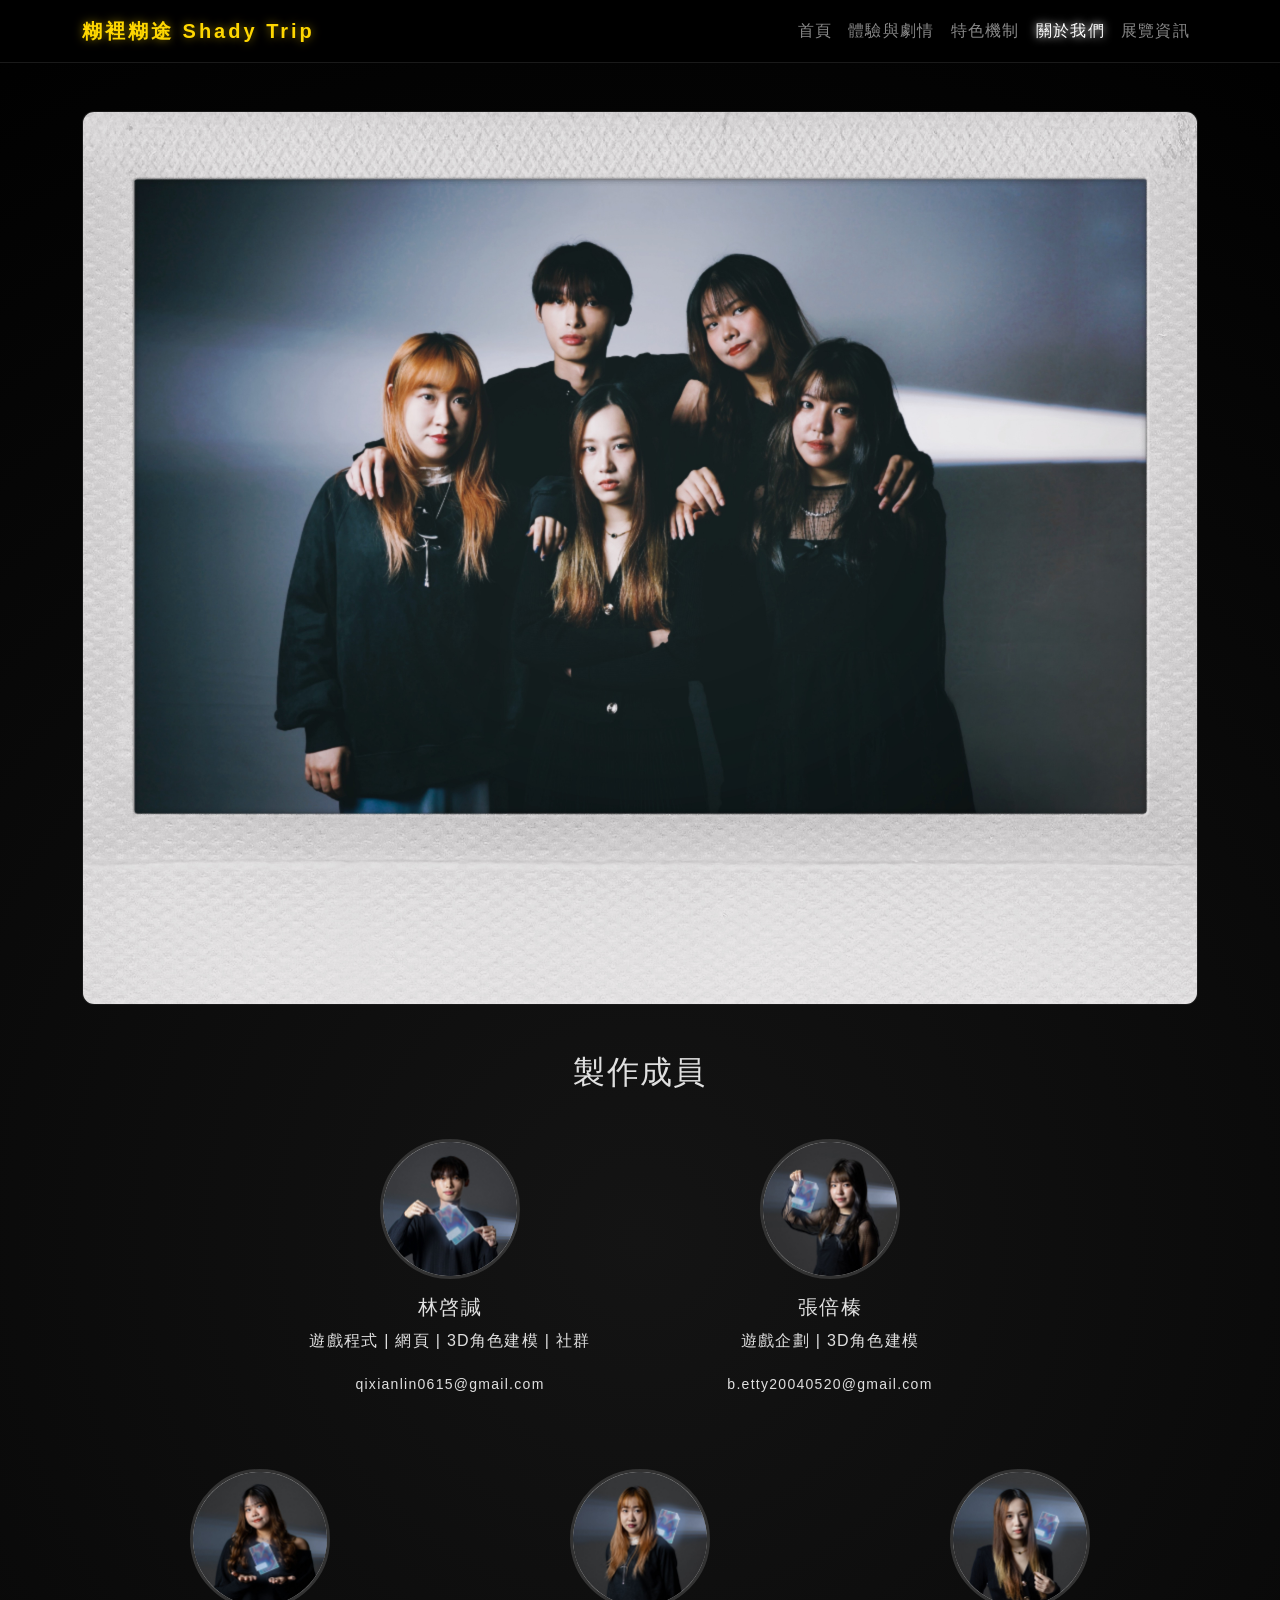
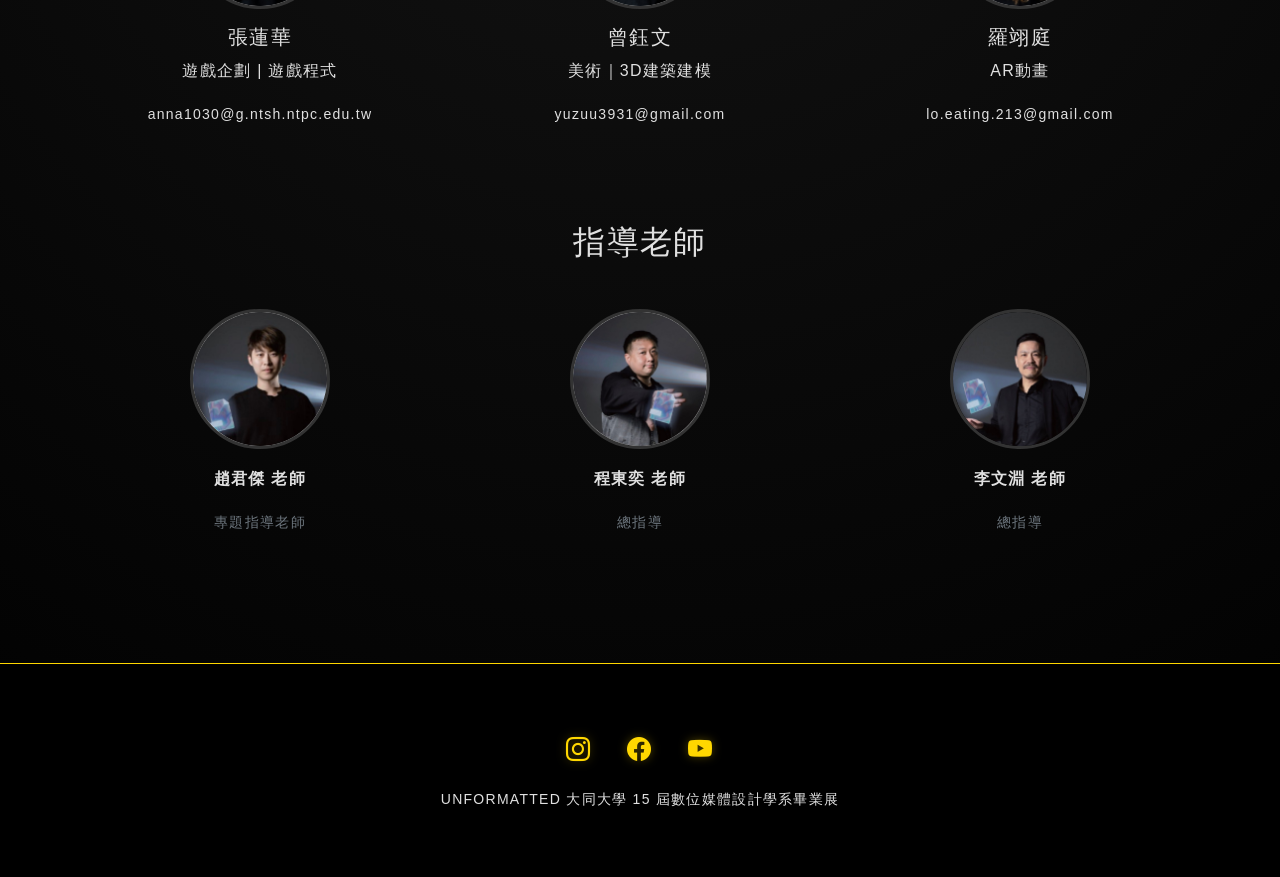
==== about.html @ 1b2bf95e "Add files via upload" ====
<!DOCTYPE html>
<html lang="zh-TW">
<head>
    <meta charset="UTF-8">
    <meta name="viewport" content="width=device-width, initial-scale=1.0">
    <title>關於我們 - 糊裡糊途</title>
    <link href="https://cdn.jsdelivr.net/npm/bootstrap@5.3.0/dist/css/bootstrap.min.css" rel="stylesheet">
    <link rel="stylesheet" href="https://cdn.jsdelivr.net/npm/bootstrap-icons@1.11.1/font/bootstrap-icons.css">
    <link rel="stylesheet" href="style.css">
    <style>
        /* 針對圖標的額外樣式 */
        .social-icons a {
            font-size: 1.5rem;
            color: #333;
            margin: 0 15px;
            transition: color 0.3s ease;
        }
        .social-icons a:hover {
            color: #0d6efd; 
        }
        /* 調整成員與老師卡片間距，並確保發光效果觸發 */
        .member-card {
            margin-bottom: 2rem;
            transition: 0.3s;
        }
    </style>
</head>
<body>

<nav class="navbar navbar-expand-lg navbar-dark sticky-top">
    <div class="container">
        <a class="navbar-brand" href="index.html">糊裡糊途 Shady Trip</a>
        <button class="navbar-toggler" type="button" data-bs-toggle="collapse" data-bs-target="#navbarNav">
            <span class="navbar-toggler-icon"></span>
        </button>
        <div class="collapse navbar-collapse" id="navbarNav">
            <ul class="navbar-nav ms-auto">
                <li class="nav-item"><a class="nav-link" href="index.html">首頁</a></li>
                <li class="nav-item"><a class="nav-link" href="story.html">體驗與劇情</a></li>
                <li class="nav-item"><a class="nav-link" href="features.html">特色機制</a></li>
                <li class="nav-item"><a class="nav-link active" href="about.html">關於我們</a></li>
                <li class="nav-item"><a class="nav-link" href="exhibition.html">展覽資訊</a></li>
            </ul>
        </div>
    </div>
</nav>

<main class="container my-5 text-center">
    <div class="img-container mb-5">
        <img src="images/team.JPEG" class="img-fluid rounded" alt="團隊合照">
    </div>

    <h2 class="mb-5">製作成員</h2>
    
    <div class="row justify-content-center mb-md-4">
        <div class="col-sm-6 col-md-4 member-card">
            <img src="images/S1.jpg" class="member-img" alt="林啓諴">
            <h5>林啓諴</h5>
            <p class="role-tag">遊戲程式 | 網頁 | 3D角色建模 | 社群</p>
            <p class="small">qixianlin0615@gmail.com</p>
        </div>
        <div class="col-sm-6 col-md-4 member-card">
            <img src="images/S2.jpg" class="member-img" alt="張倍榛">
            <h5>張倍榛</h5>
            <p class="role-tag">遊戲企劃 | 3D角色建模</p>
            <p class="small">b.etty20040520@gmail.com</p>
        </div>
    </div>

    <div class="row justify-content-center">
        <div class="col-sm-6 col-md-4 member-card">
            <img src="images/S3.jpg" class="member-img" alt="張蓮華">
            <h5>張蓮華</h5>
            <p class="role-tag">遊戲企劃 | 遊戲程式</p>
            <p class="small">anna1030@g.ntsh.ntpc.edu.tw</p>
        </div>
        <div class="col-sm-6 col-md-4 member-card">
            <img src="images/S4.jpg" class="member-img" alt="曾鈺文">
            <h5>曾鈺文</h5>
            <p class="role-tag">美術｜3D建築建模</p>
            <p class="small">yuzuu3931@gmail.com</p>
        </div>
        <div class="col-sm-6 col-md-4 member-card">
            <img src="images/S5.jpg" class="member-img" alt="羅翊庭">
            <h5>羅翊庭</h5>
            <p class="role-tag">AR動畫</p>
            <p class="small">lo.eating.213@gmail.com</p>
        </div>
    </div>

    <h2 class="mt-5 mb-5">指導老師</h2>
    <div class="row justify-content-center">
        <div class="col-sm-6 col-md-4 member-card">
            <img src="images/T1.jpg" class="member-img" alt="趙君傑">
            <p class="fw-bold">趙君傑 老師</p>
            <p class="small text-secondary">專題指導老師</p>
        </div>
        <div class="col-sm-6 col-md-4 member-card">
            <img src="images/T2.jpg" class="member-img" alt="程東奕">
            <p class="fw-bold">程東奕 老師</p>
            <p class="small text-secondary">總指導</p>
        </div>
        <div class="col-sm-6 col-md-4 member-card">
            <img src="images/T3.jpg" class="member-img" alt="李文淵">
            <p class="fw-bold">李文淵 老師</p>
            <p class="small text-secondary">總指導</p>
        </div>
    </div>
</main>

<footer class="footer">
    <div class="container text-center">
        <div class="social-icons mb-3">
            <a href="https://www.instagram.com/shadytrip.vr?utm_source=ig_web_button_share_sheet&igsh=ZDNlZDc0MzIxNw==" target="_blank" title="Instagram"><i class="bi bi-instagram"></i></a>
            <a href="https://www.facebook.com/share/1DvmxkVkBs/?mibextid=wwXIfr" target="_blank" title="Facebook"><i class="bi bi-facebook"></i></a>
            <a href="https://youtube.com/channel/UC8jtdJxq7cfZAcqi0LC451g?si=6kQLXERl_4jx8a_7" target="_blank" title="YouTube"><i class="bi bi-youtube"></i></a>
        </div>
        <p class="small mb-0">
            <span class="d-block d-md-inline">UNFORMATTED</span>
            <span class="d-block d-md-inline">大同大學 15 屆數位媒體設計學系畢業展</span>
        </p>
    </div>
</footer>

<script src="https://cdn.jsdelivr.net/npm/bootstrap@5.3.0/dist/js/bootstrap.bundle.min.js"></script>
</body>
</html>
---- style.css ----
/* --- 糊裡糊途：感官 Noir 風格核心 --- */
:root {
    --guide-yellow: #FFD700; /* 導盲磚亮黃色 */
    --sound-cyan: #00f2ff;   /* 聲音波動青色 */
    --bg-dark: #0a0a0a;      /* 極致黑 */
}

body {
    background-color: var(--bg-dark);
    /* 增加顆粒感背景，模擬視覺噪點 */
    background-image: 
        radial-gradient(circle at 50% 50%, rgba(20, 20, 20, 1) 0%, rgba(0, 0, 0, 1) 100%),
        url('https://www.transparenttextures.com/patterns/carbon-fibre.png'); 
    color: #e0e0e0;
    font-family: "PingFang TC", "Noto Sans TC", "Microsoft JhengHei", sans-serif;
    letter-spacing: 0.08rem;
    line-height: 1.8;
}

/* 導覽列：毛玻璃效果 */
.navbar {
    background: rgba(0, 0, 0, 0.7) !important;
    backdrop-filter: blur(15px); 
    border-bottom: 1px solid rgba(255, 255, 255, 0.1);
}

.navbar-brand {
    font-weight: 900;
    letter-spacing: 3px;
    color: var(--guide-yellow) !important;
    text-shadow: 0 0 10px rgba(255, 215, 0, 0.5);
}

.nav-link {
    color: #888 !important;
    transition: 0.3s;
}

.nav-link:hover, .nav-link.active {
    color: #fff !important;
    text-shadow: 0 0 8px #fff;
}

/* 圖片容器：發光外框 */
.img-container {
    margin-bottom: 2rem;
    border-radius: 12px;
    overflow: hidden;
    border: 1px solid rgba(255, 255, 255, 0.1);
    background: #000;
    transition: all 0.5s ease;
}

.img-container:hover {
    border-color: var(--guide-yellow);
    box-shadow: 0 0 40px rgba(255, 215, 0, 0.2);
}

.img-fluid {
    width: 100%;
    transition: transform 0.4s;
}

/* 互動：模糊文字特效 */
.blurred-intro {
    filter: blur(4px);
    transition: filter 0.8s ease;
    cursor: pointer;
}
.blurred-intro:hover {
    filter: blur(0); 
}

/* 影片區塊 */
.video-section {
    max-width: 850px;
    margin: 3rem auto;
    padding: 15px;
    background: #000;
    border: 1px solid rgba(0, 242, 255, 0.3);
    box-shadow: 0 0 50px rgba(0, 242, 255, 0.1);
    border-radius: 20px;
}

/* 成員與老師樣式 */
.member-img {
    width: 140px;
    height: 140px;
    border-radius: 50%;
    object-fit: cover;
    margin-bottom: 1rem;
    border: 3px solid #333;
    transition: 0.3s;
}

.member-card:hover .member-img {
    border-color: var(--guide-yellow);
    box-shadow: 0 0 15px var(--guide-yellow);
}

/* 頁尾 */
.footer {
    background: #000;
    border-top: 1px solid var(--guide-yellow);
    padding: 4rem 0;
    margin-top: 5rem;
}

.social-icons a {
    color: var(--guide-yellow) !important;
    font-size: 1.8rem;
    margin: 0 15px;
    filter: drop-shadow(0 0 5px rgba(255, 215, 0, 0.3));
    transition: 0.3s;
}

.social-icons a:hover {
    transform: translateY(-5px) scale(1.2);
    filter: drop-shadow(0 0 15px rgba(255, 215, 0, 0.8));
}
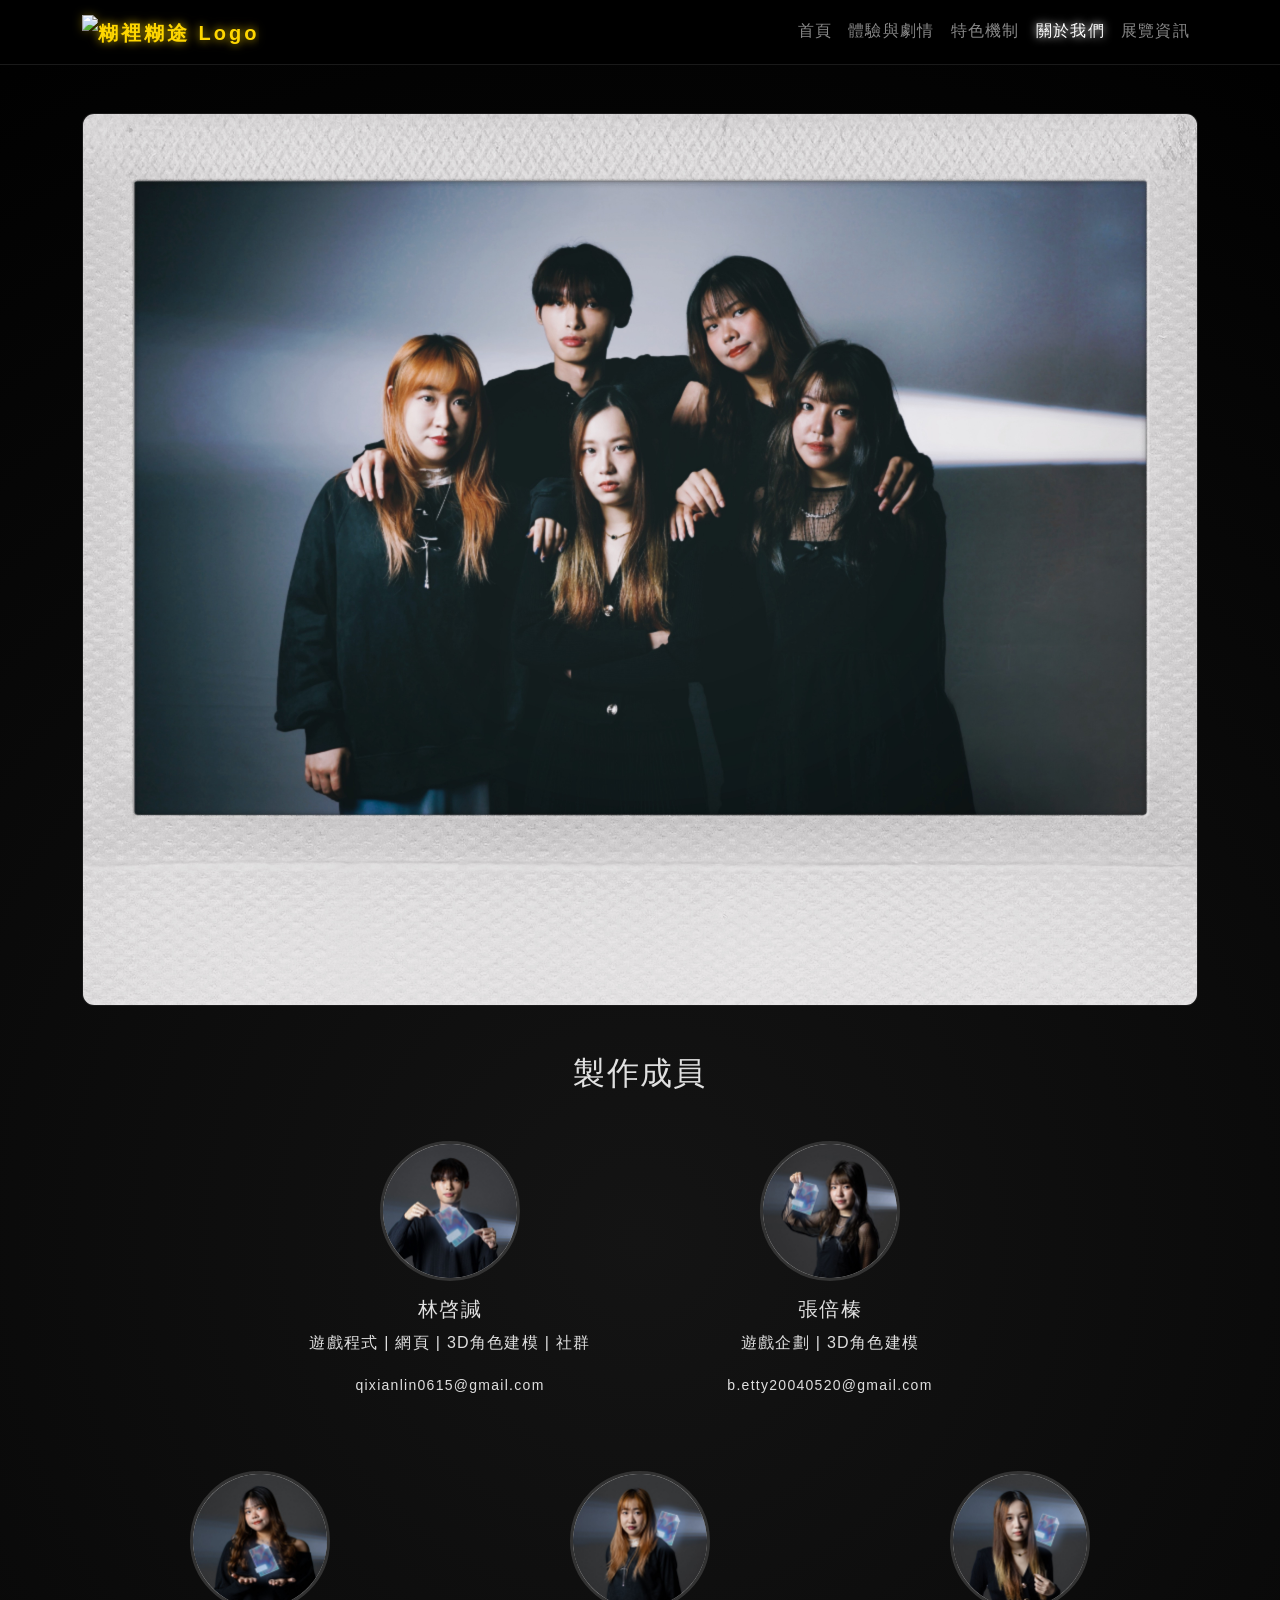
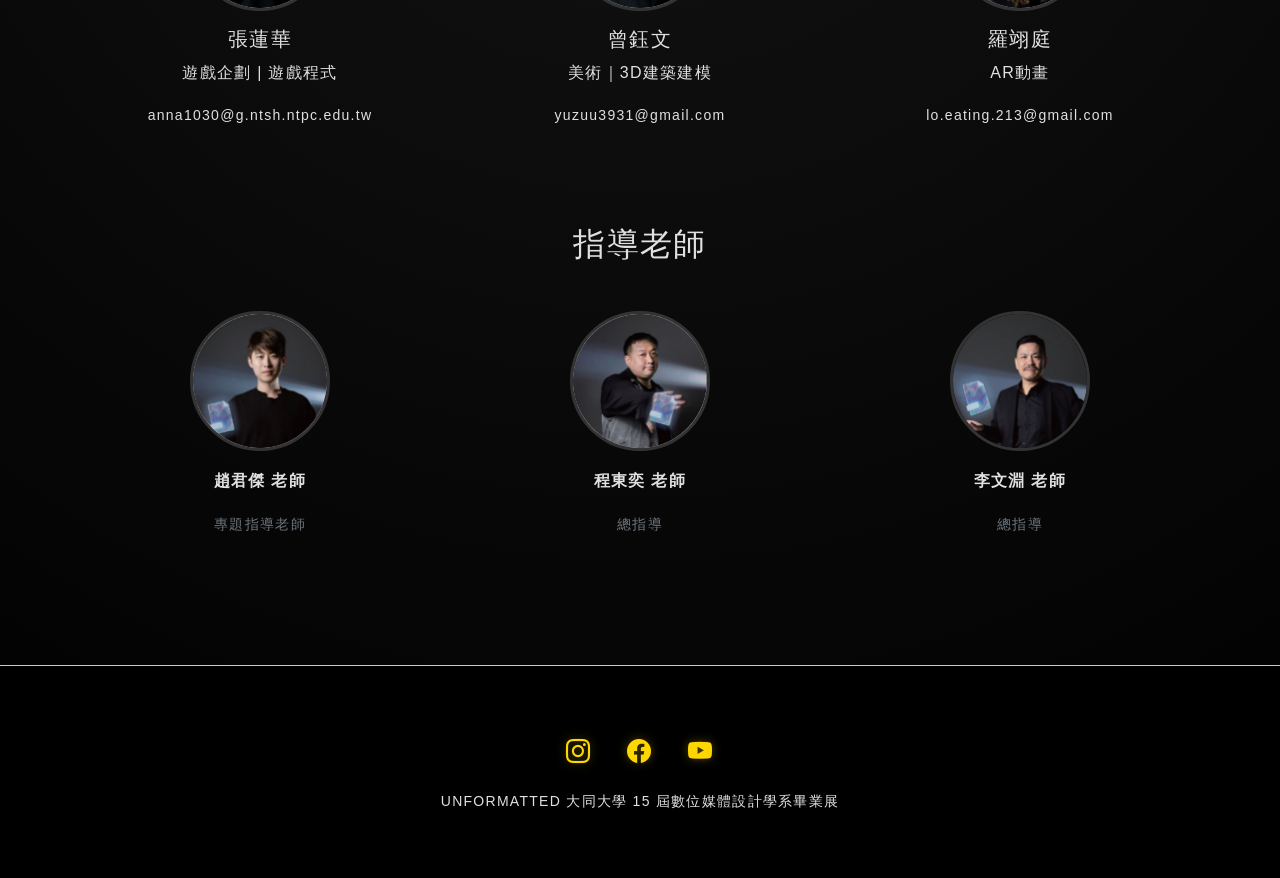
==== commit 15e72ce9: "Add files via upload" ====
--- a/about.html
+++ b/about.html
@@ -29,7 +29,9 @@
 
 <nav class="navbar navbar-expand-lg navbar-dark sticky-top">
     <div class="container">
-        <a class="navbar-brand" href="index.html">糊裡糊途 Shady Trip</a>
+        <a class="navbar-brand" href="index.html">
+			<img src="images/logo.PNG" alt="糊裡糊途 Logo" style="height: 40px;">
+		</a>
         <button class="navbar-toggler" type="button" data-bs-toggle="collapse" data-bs-target="#navbarNav">
             <span class="navbar-toggler-icon"></span>
         </button>
--- a/style.css
+++ b/style.css
@@ -15,6 +15,19 @@
     font-family: "PingFang TC", "Noto Sans TC", "Microsoft JhengHei", sans-serif;
     letter-spacing: 0.08rem;
     line-height: 1.8;
+}
+
+/* 導航欄 Logo 樣式 */
+.navbar-brand img {
+    max-width: 100%;
+    height: auto;
+    /* 如果 Logo 有發光特效需求，可加入以下濾鏡 */
+    filter: drop-shadow(0 0 5px rgba(255, 215, 0, 0.3));
+    transition: 0.3s;
+}
+
+.navbar-brand img:hover {
+    filter: drop-shadow(0 0 10px rgba(255, 215, 0, 0.6));
 }
 
 /* 導覽列：毛玻璃效果 */
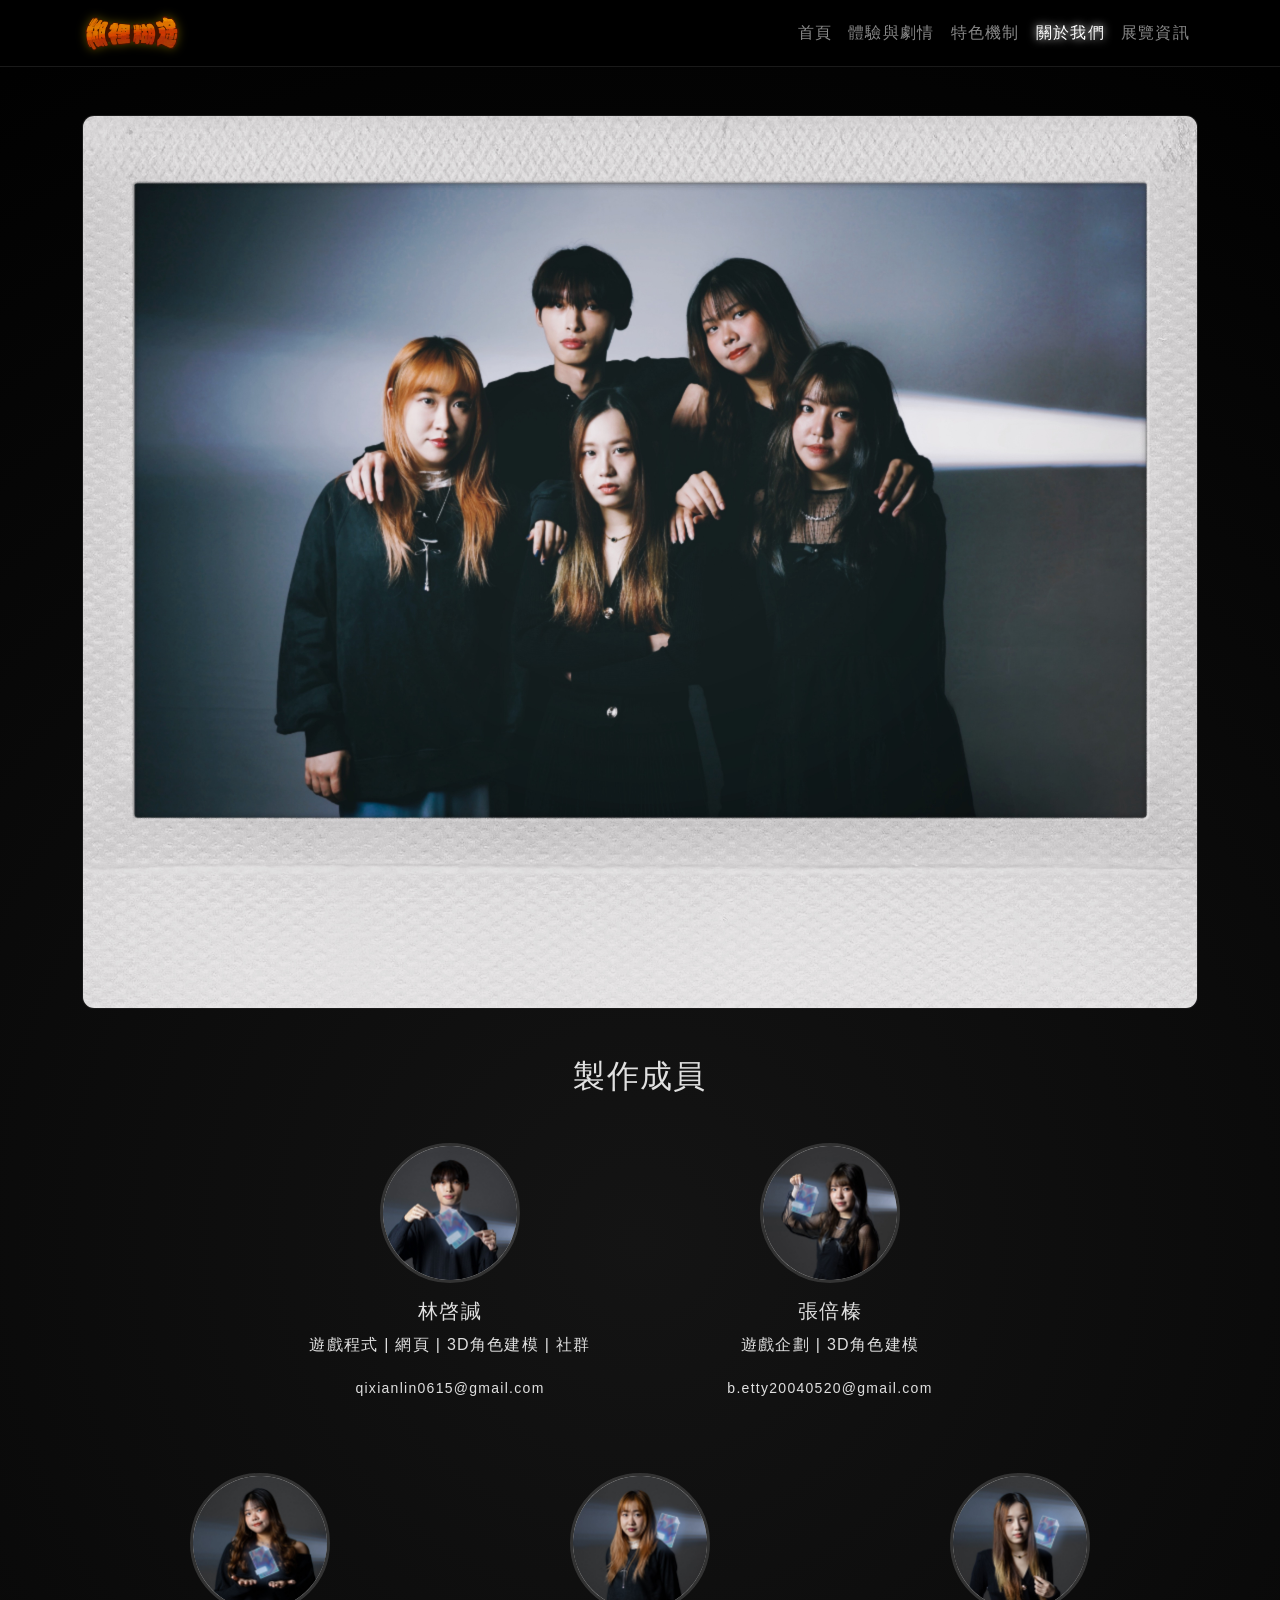
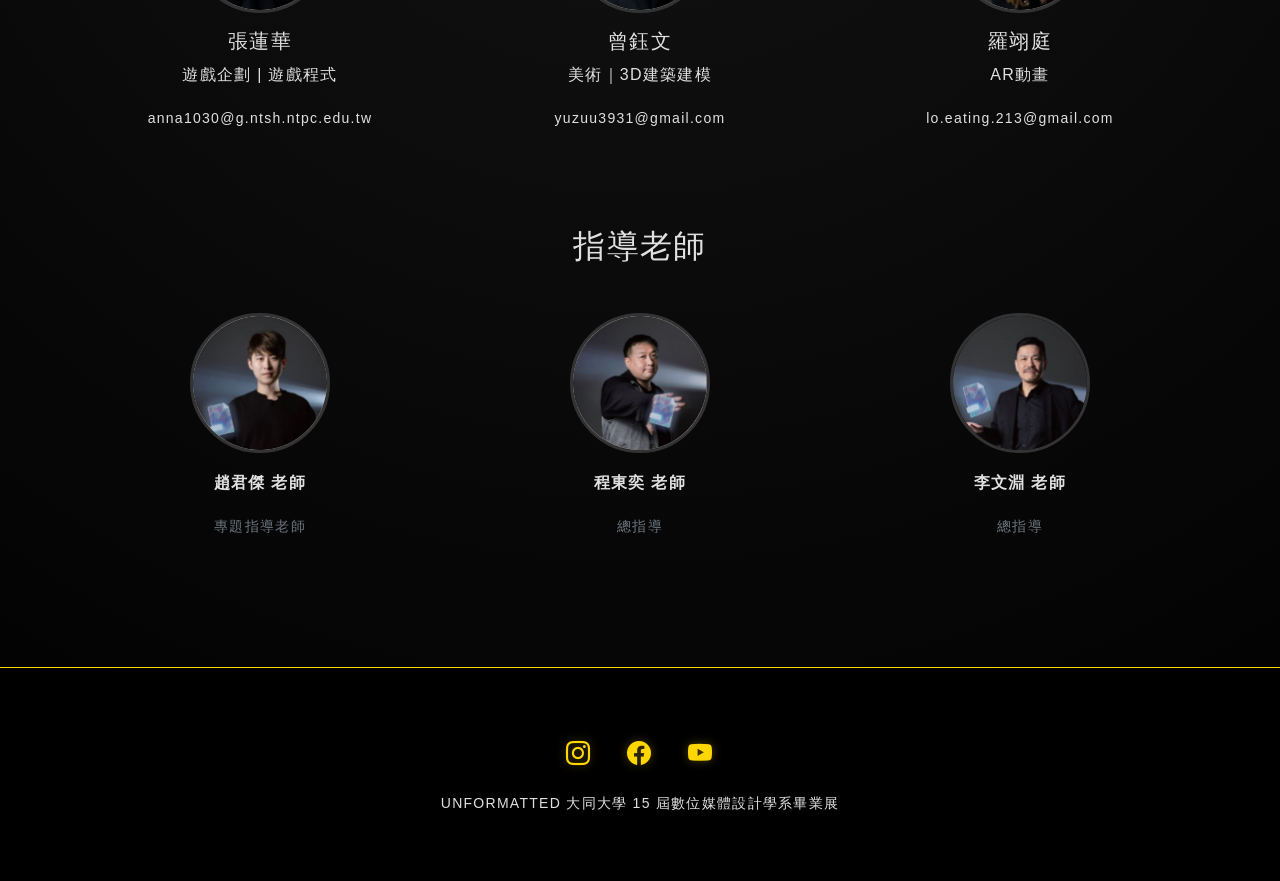
==== commit 5eb9d59b: "Add files via upload" ====
--- a/about.html
+++ b/about.html
@@ -30,7 +30,7 @@
 <nav class="navbar navbar-expand-lg navbar-dark sticky-top">
     <div class="container">
         <a class="navbar-brand" href="index.html">
-			<img src="images/logo.PNG" alt="糊裡糊途 Logo" style="height: 40px;">
+			<img src="images/LOGO.PNG" alt="糊裡糊途 Logo" style="height: 40px;">
 		</a>
         <button class="navbar-toggler" type="button" data-bs-toggle="collapse" data-bs-target="#navbarNav">
             <span class="navbar-toggler-icon"></span>
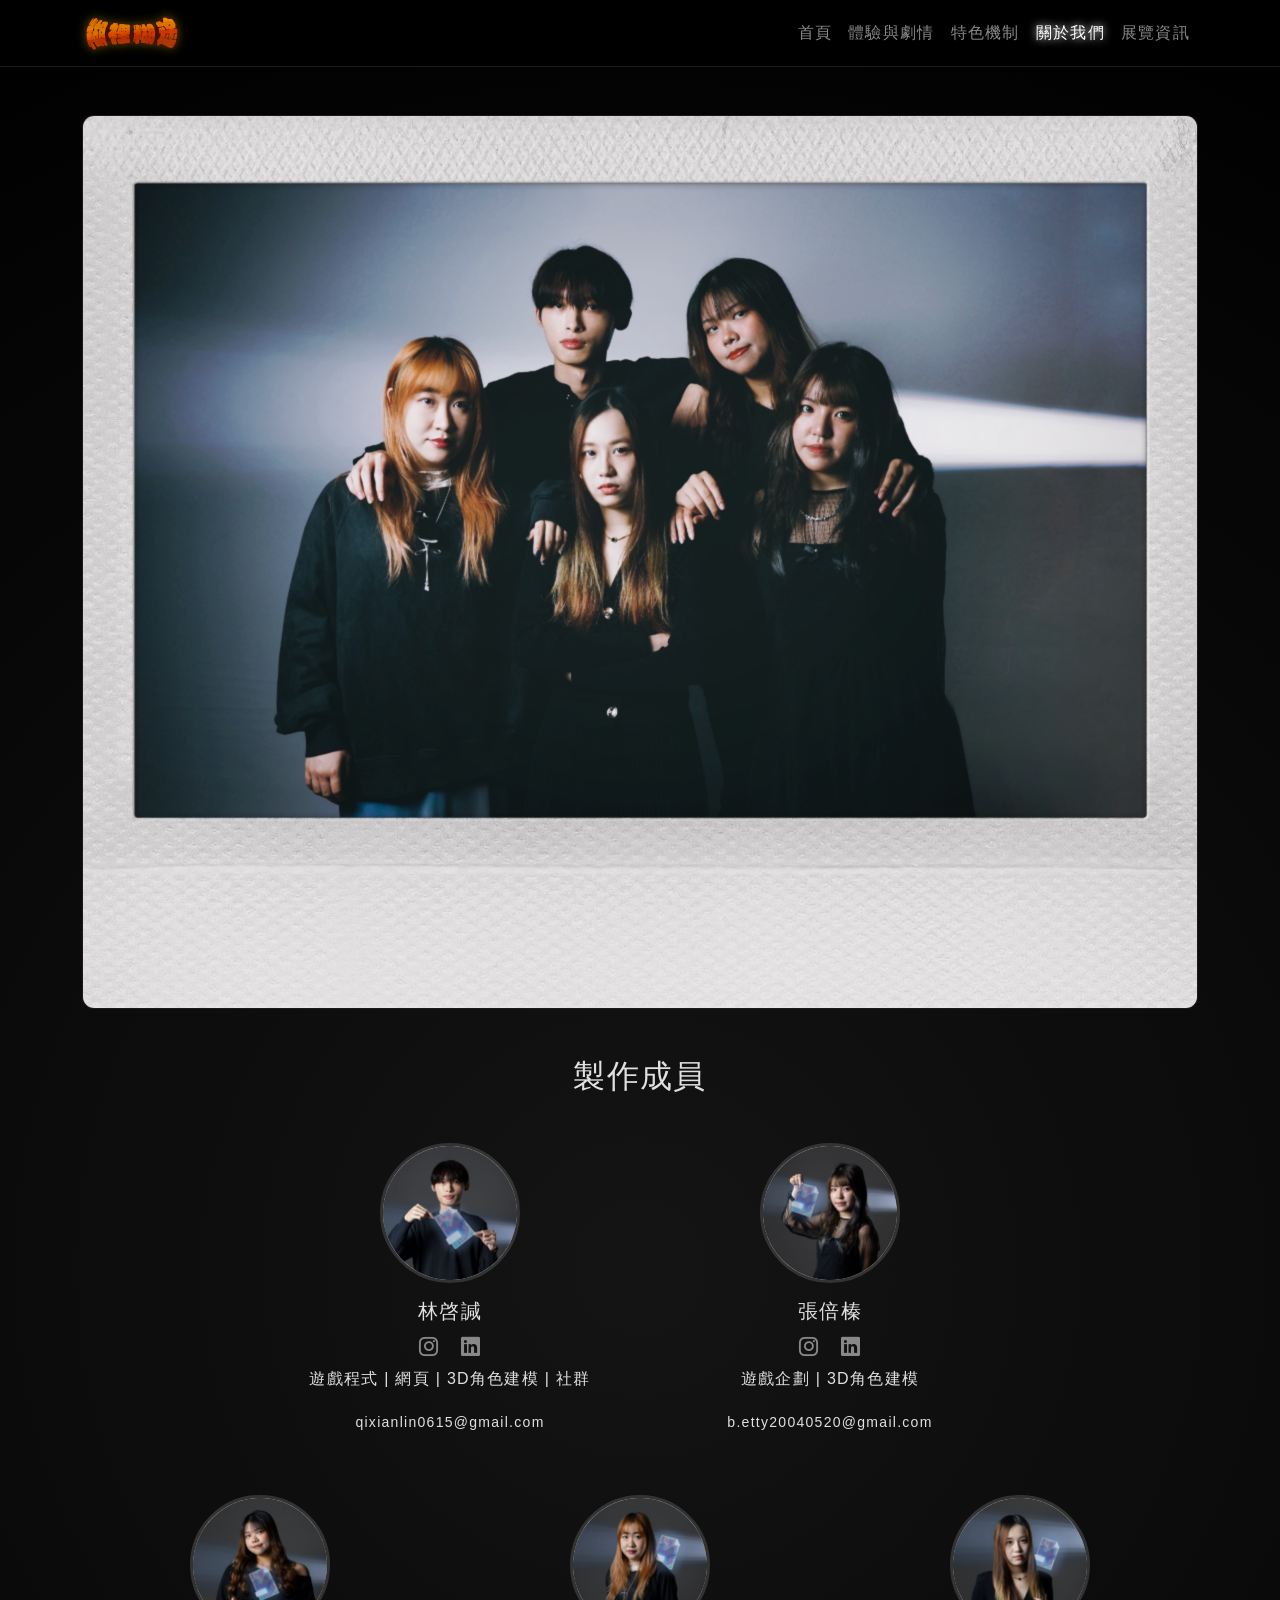
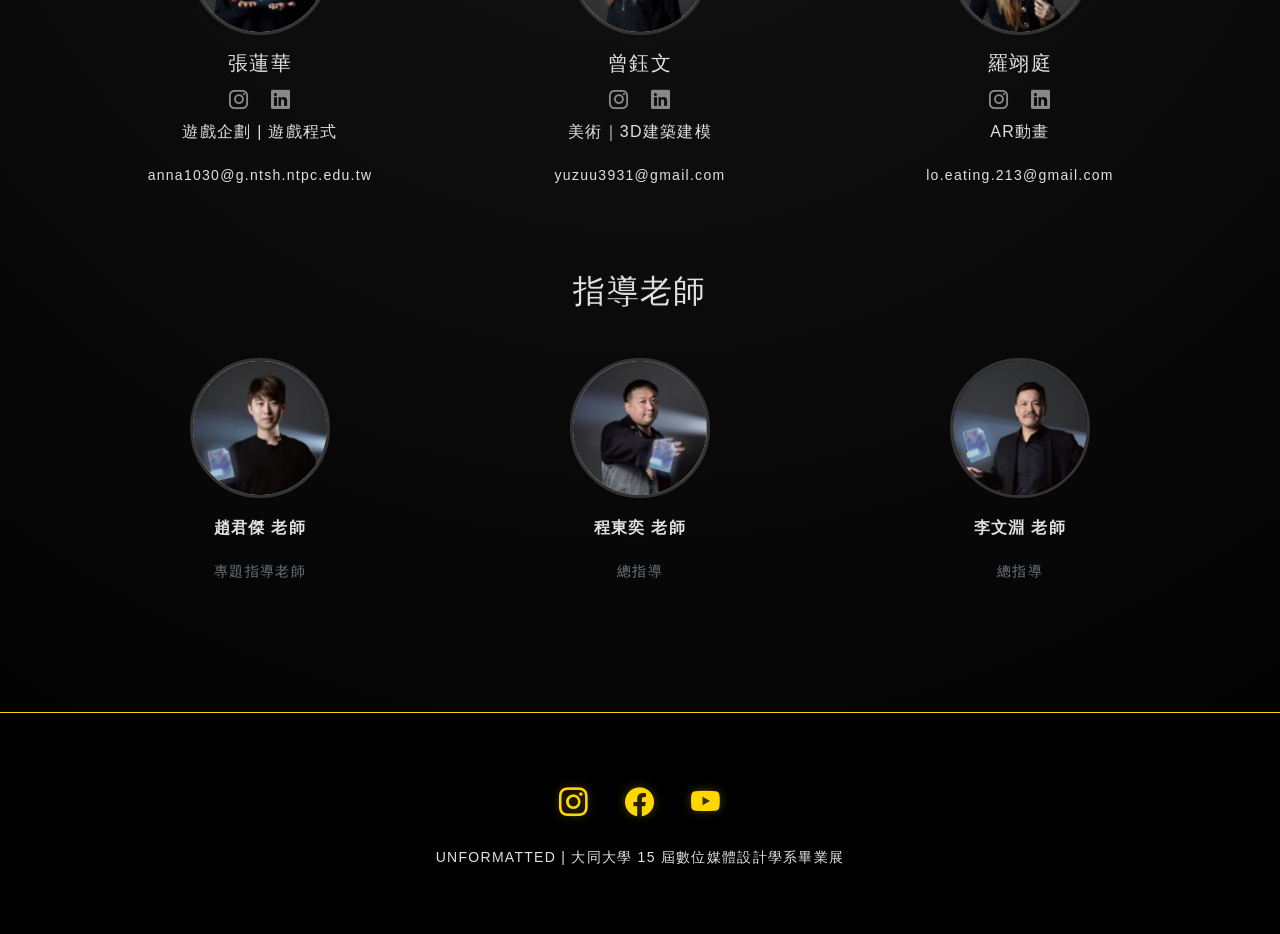
==== commit db7013c3: "Add files via upload" ====
--- a/about.html
+++ b/about.html
@@ -8,17 +8,20 @@
     <link rel="stylesheet" href="https://cdn.jsdelivr.net/npm/bootstrap-icons@1.11.1/font/bootstrap-icons.css">
     <link rel="stylesheet" href="style.css">
     <style>
-        /* 針對圖標的額外樣式 */
-        .social-icons a {
-            font-size: 1.5rem;
-            color: #333;
-            margin: 0 15px;
-            transition: color 0.3s ease;
+
+        /* 成員個人社群按鈕樣式 */
+        .member-links a {
+            font-size: 1.2rem;
+            color: #888;
+            margin: 0 8px;
+            transition: 0.3s;
         }
-        .social-icons a:hover {
-            color: #0d6efd; 
+        .member-links a:hover {
+            color: #FFD700; /* 使用導盲磚黃色作為懸停色 */
+            filter: drop-shadow(0 0 5px rgba(255, 215, 0, 0.8));
         }
-        /* 調整成員與老師卡片間距，並確保發光效果觸發 */
+
+        /* 調整成員與老師卡片間距 */
         .member-card {
             margin-bottom: 2rem;
             transition: 0.3s;
@@ -30,8 +33,8 @@
 <nav class="navbar navbar-expand-lg navbar-dark sticky-top">
     <div class="container">
         <a class="navbar-brand" href="index.html">
-			<img src="images/LOGO.PNG" alt="糊裡糊途 Logo" style="height: 40px;">
-		</a>
+            <img src="images/LOGO.PNG" alt="糊裡糊途 Logo" style="height: 40px;">
+        </a>
         <button class="navbar-toggler" type="button" data-bs-toggle="collapse" data-bs-target="#navbarNav">
             <span class="navbar-toggler-icon"></span>
         </button>
@@ -58,14 +61,23 @@
         <div class="col-sm-6 col-md-4 member-card">
             <img src="images/S1.jpg" class="member-img" alt="林啓諴">
             <h5>林啓諴</h5>
+			<div class="member-links">
+                <a href="https://www.instagram.com/1qx_zzz?igsh=MW5sNDJrNDN1dzlwZg%3D%3D" target="_blank"><i class="bi bi-instagram"></i></a>
+                <a href="http://www.linkedin.com/in/qixianlin" target="_blank"><i class="bi bi-linkedin"></i></a>
+            </div>
+            <p class="r
             <p class="role-tag">遊戲程式 | 網頁 | 3D角色建模 | 社群</p>
-            <p class="small">qixianlin0615@gmail.com</p>
+            <p class="small mb-1">qixianlin0615@gmail.com</p>
         </div>
         <div class="col-sm-6 col-md-4 member-card">
             <img src="images/S2.jpg" class="member-img" alt="張倍榛">
             <h5>張倍榛</h5>
+			<div class="member-links">
+                <a href="https://www.instagram.com/zhen.c__?utm_source=ig_web_button_share_sheet&igsh=ZDNlZDc0MzIxNw==" target="_blank"><i class="bi bi-instagram"></i></a>
+                <a href="#" target="_blank"><i class="bi bi-linkedin"></i></a>
+            </div>
             <p class="role-tag">遊戲企劃 | 3D角色建模</p>
-            <p class="small">b.etty20040520@gmail.com</p>
+            <p class="small mb-1">b.etty20040520@gmail.com</p>
         </div>
     </div>
 
@@ -73,20 +85,35 @@
         <div class="col-sm-6 col-md-4 member-card">
             <img src="images/S3.jpg" class="member-img" alt="張蓮華">
             <h5>張蓮華</h5>
+			<div class="member-links">
+                <a href="https://www.instagram.com/lh__1030?utm_source=ig_web_button_share_sheet&igsh=ZDNlZDc0MzIxNw==" target="_blank"><i class="bi bi-instagram"></i></a>
+                <a href="#" target="_blank"><i class="bi bi-linkedin"></i></a>
+            </div>
+            <p class="r
             <p class="role-tag">遊戲企劃 | 遊戲程式</p>
-            <p class="small">anna1030@g.ntsh.ntpc.edu.tw</p>
+            <p class="small mb-1">anna1030@g.ntsh.ntpc.edu.tw</p>
         </div>
         <div class="col-sm-6 col-md-4 member-card">
             <img src="images/S4.jpg" class="member-img" alt="曾鈺文">
             <h5>曾鈺文</h5>
+			<div class="member-links">
+                <a href="https://www.instagram.com/yuwen1219_?utm_source=ig_web_button_share_sheet&igsh=ZDNlZDc0MzIxNw==" target="_blank"><i class="bi bi-instagram"></i></a>
+                <a href="#" target="_blank"><i class="bi bi-linkedin"></i></a>
+            </div>
+            <p class="r
             <p class="role-tag">美術｜3D建築建模</p>
-            <p class="small">yuzuu3931@gmail.com</p>
+            <p class="small mb-1">yuzuu3931@gmail.com</p>
         </div>
         <div class="col-sm-6 col-md-4 member-card">
             <img src="images/S5.jpg" class="member-img" alt="羅翊庭">
             <h5>羅翊庭</h5>
+			<div class="member-links">
+                <a href="https://www.instagram.com/lona.bi?utm_source=ig_web_button_share_sheet&igsh=ZDNlZDc0MzIxNw==" target="_blank"><i class="bi bi-instagram"></i></a>
+                <a href="#" target="_blank"><i class="bi bi-linkedin"></i></a>
+            </div>
+            <p class="r
             <p class="role-tag">AR動畫</p>
-            <p class="small">lo.eating.213@gmail.com</p>
+            <p class="small mb-1">lo.eating.213@gmail.com</p>
         </div>
     </div>
 
@@ -97,12 +124,12 @@
             <p class="fw-bold">趙君傑 老師</p>
             <p class="small text-secondary">專題指導老師</p>
         </div>
-        <div class="col-sm-6 col-md-4 member-card">
+        <div class="col-md-4 member-card">
             <img src="images/T2.jpg" class="member-img" alt="程東奕">
             <p class="fw-bold">程東奕 老師</p>
             <p class="small text-secondary">總指導</p>
         </div>
-        <div class="col-sm-6 col-md-4 member-card">
+        <div class="col-md-4 member-card">
             <img src="images/T3.jpg" class="member-img" alt="李文淵">
             <p class="fw-bold">李文淵 老師</p>
             <p class="small text-secondary">總指導</p>
@@ -118,7 +145,7 @@
             <a href="https://youtube.com/channel/UC8jtdJxq7cfZAcqi0LC451g?si=6kQLXERl_4jx8a_7" target="_blank" title="YouTube"><i class="bi bi-youtube"></i></a>
         </div>
         <p class="small mb-0">
-            <span class="d-block d-md-inline">UNFORMATTED</span>
+            <span class="d-block d-md-inline">UNFORMATTED | </span>
             <span class="d-block d-md-inline">大同大學 15 屆數位媒體設計學系畢業展</span>
         </p>
     </div>
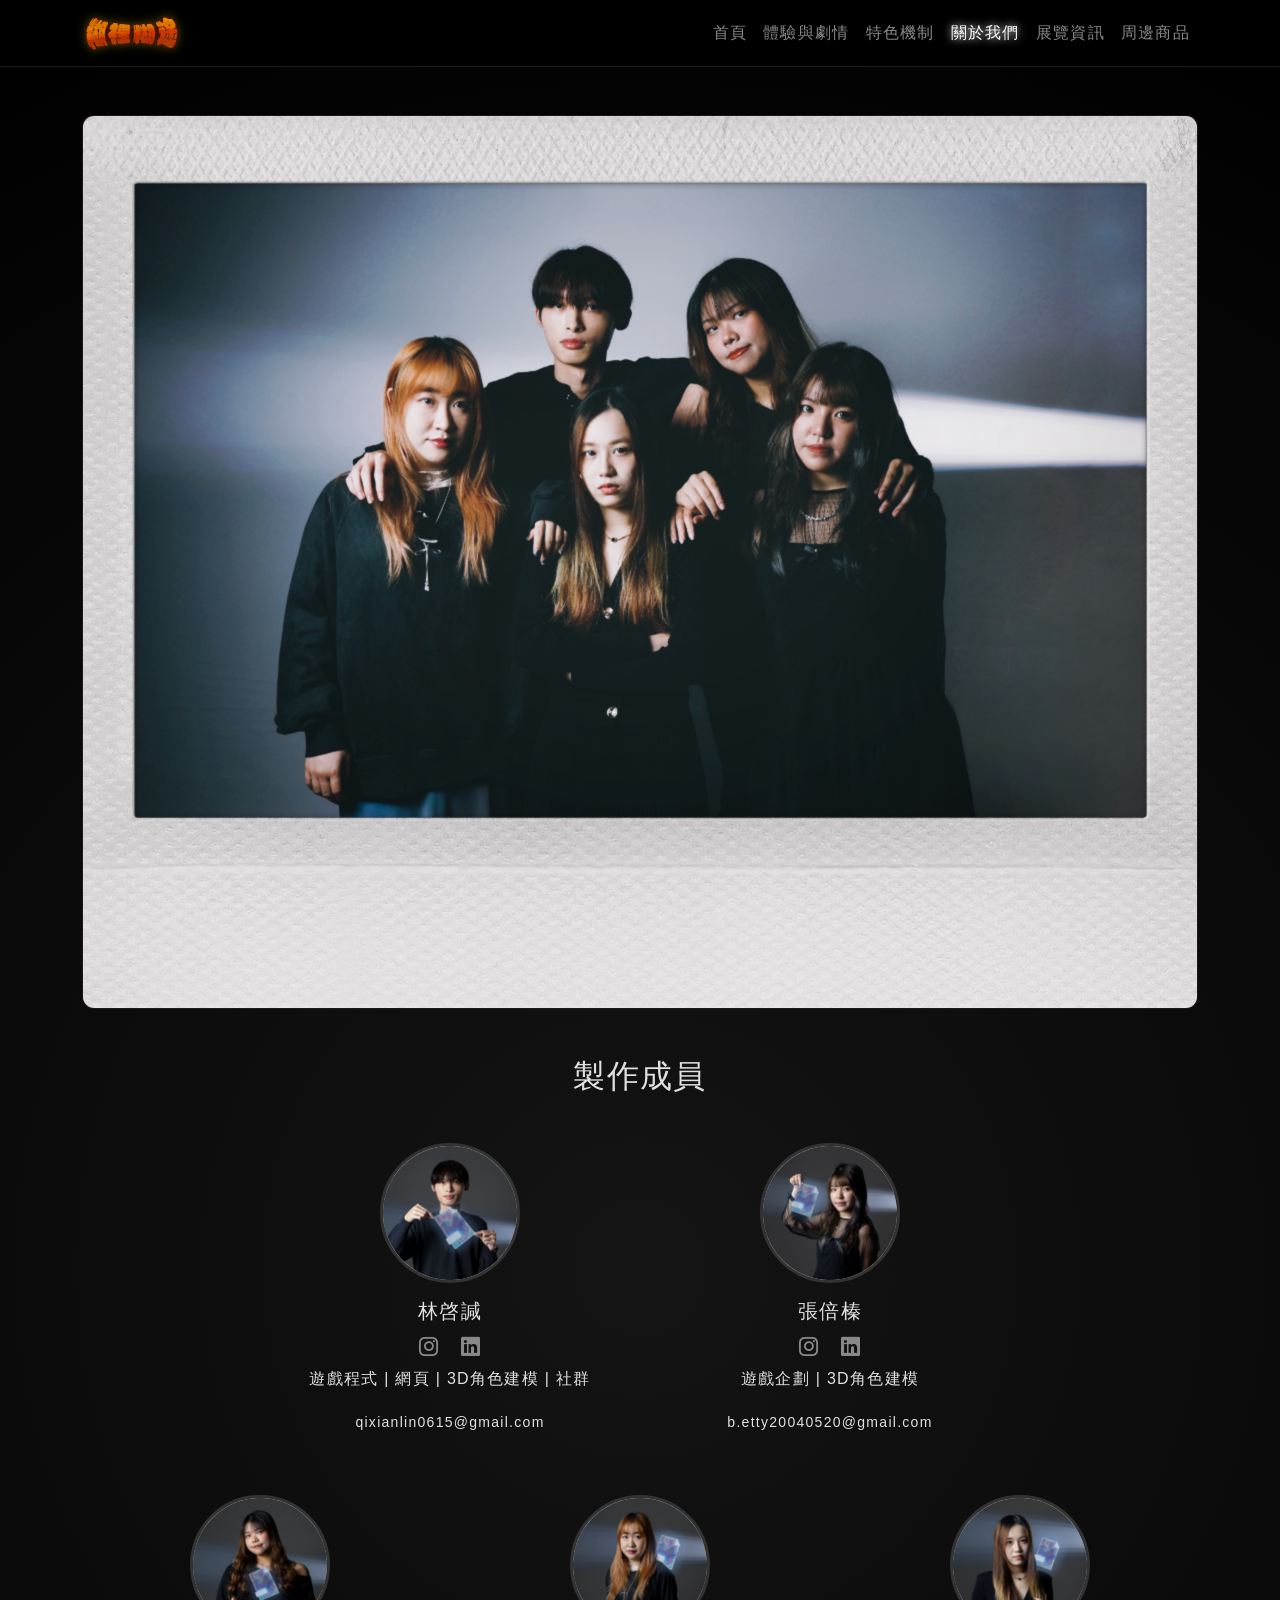
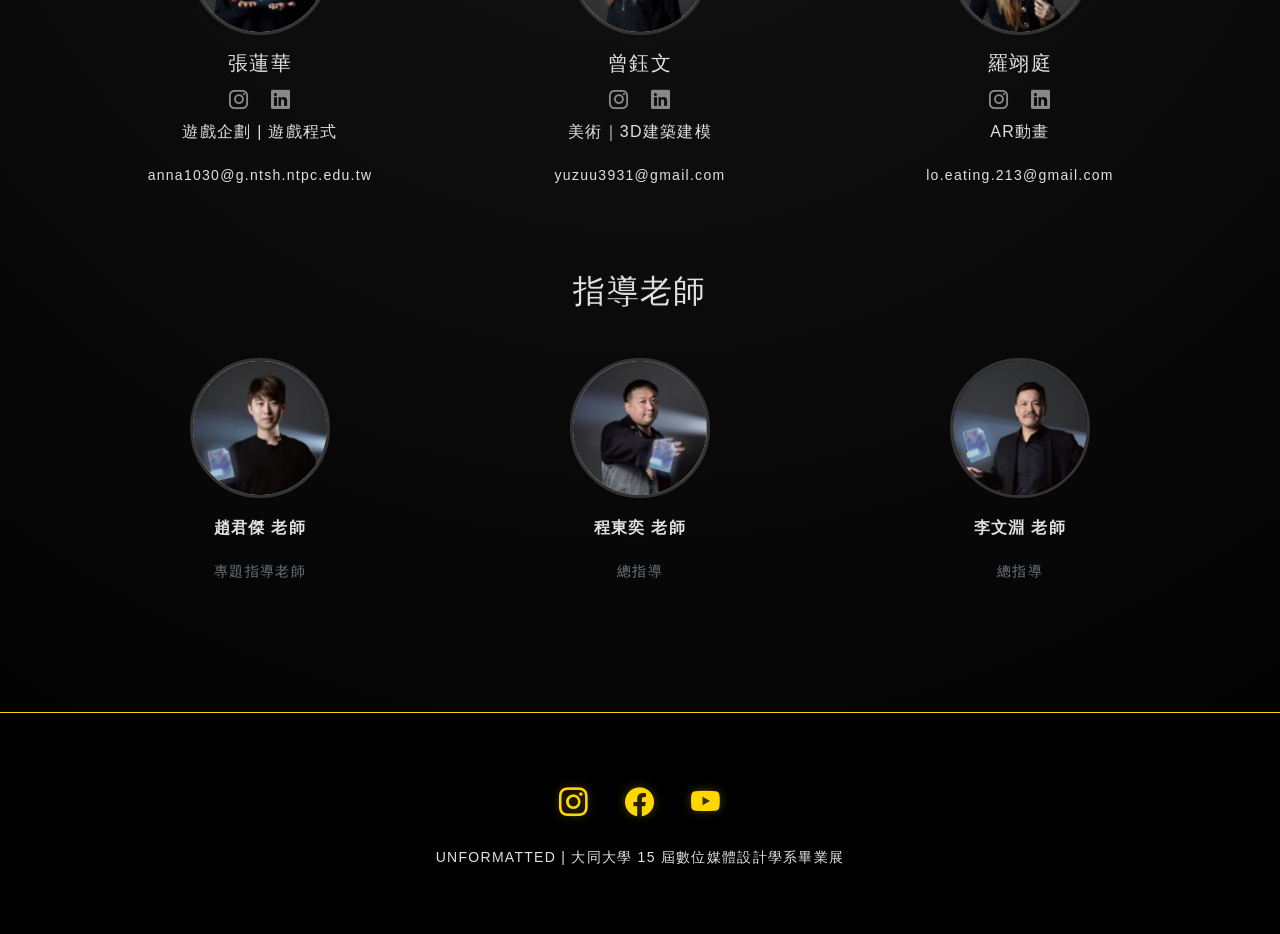
==== commit 4b4a4076: "Add files via upload" ====
--- a/about.html
+++ b/about.html
@@ -45,6 +45,7 @@
                 <li class="nav-item"><a class="nav-link" href="features.html">特色機制</a></li>
                 <li class="nav-item"><a class="nav-link active" href="about.html">關於我們</a></li>
                 <li class="nav-item"><a class="nav-link" href="exhibition.html">展覽資訊</a></li>
+				<li class="nav-item"><a class="nav-link" href="merchandise.html">周邊商品</a></li>
             </ul>
         </div>
     </div>
--- a/style.css
+++ b/style.css
@@ -90,8 +90,9 @@
     margin: 3rem auto;
     padding: 15px;
     background: #000;
-    border: 1px solid rgba(0, 242, 255, 0.3);
-    box-shadow: 0 0 50px rgba(0, 242, 255, 0.1);
+    /* 將原先的 0, 242, 255 (青色) 改為 255, 215, 0 (黃色) */
+    border: 1px solid rgba(255, 215, 0, 0.4); 
+    box-shadow: 0 0 50px rgba(255, 215, 0, 0.15);
     border-radius: 20px;
 }
 
